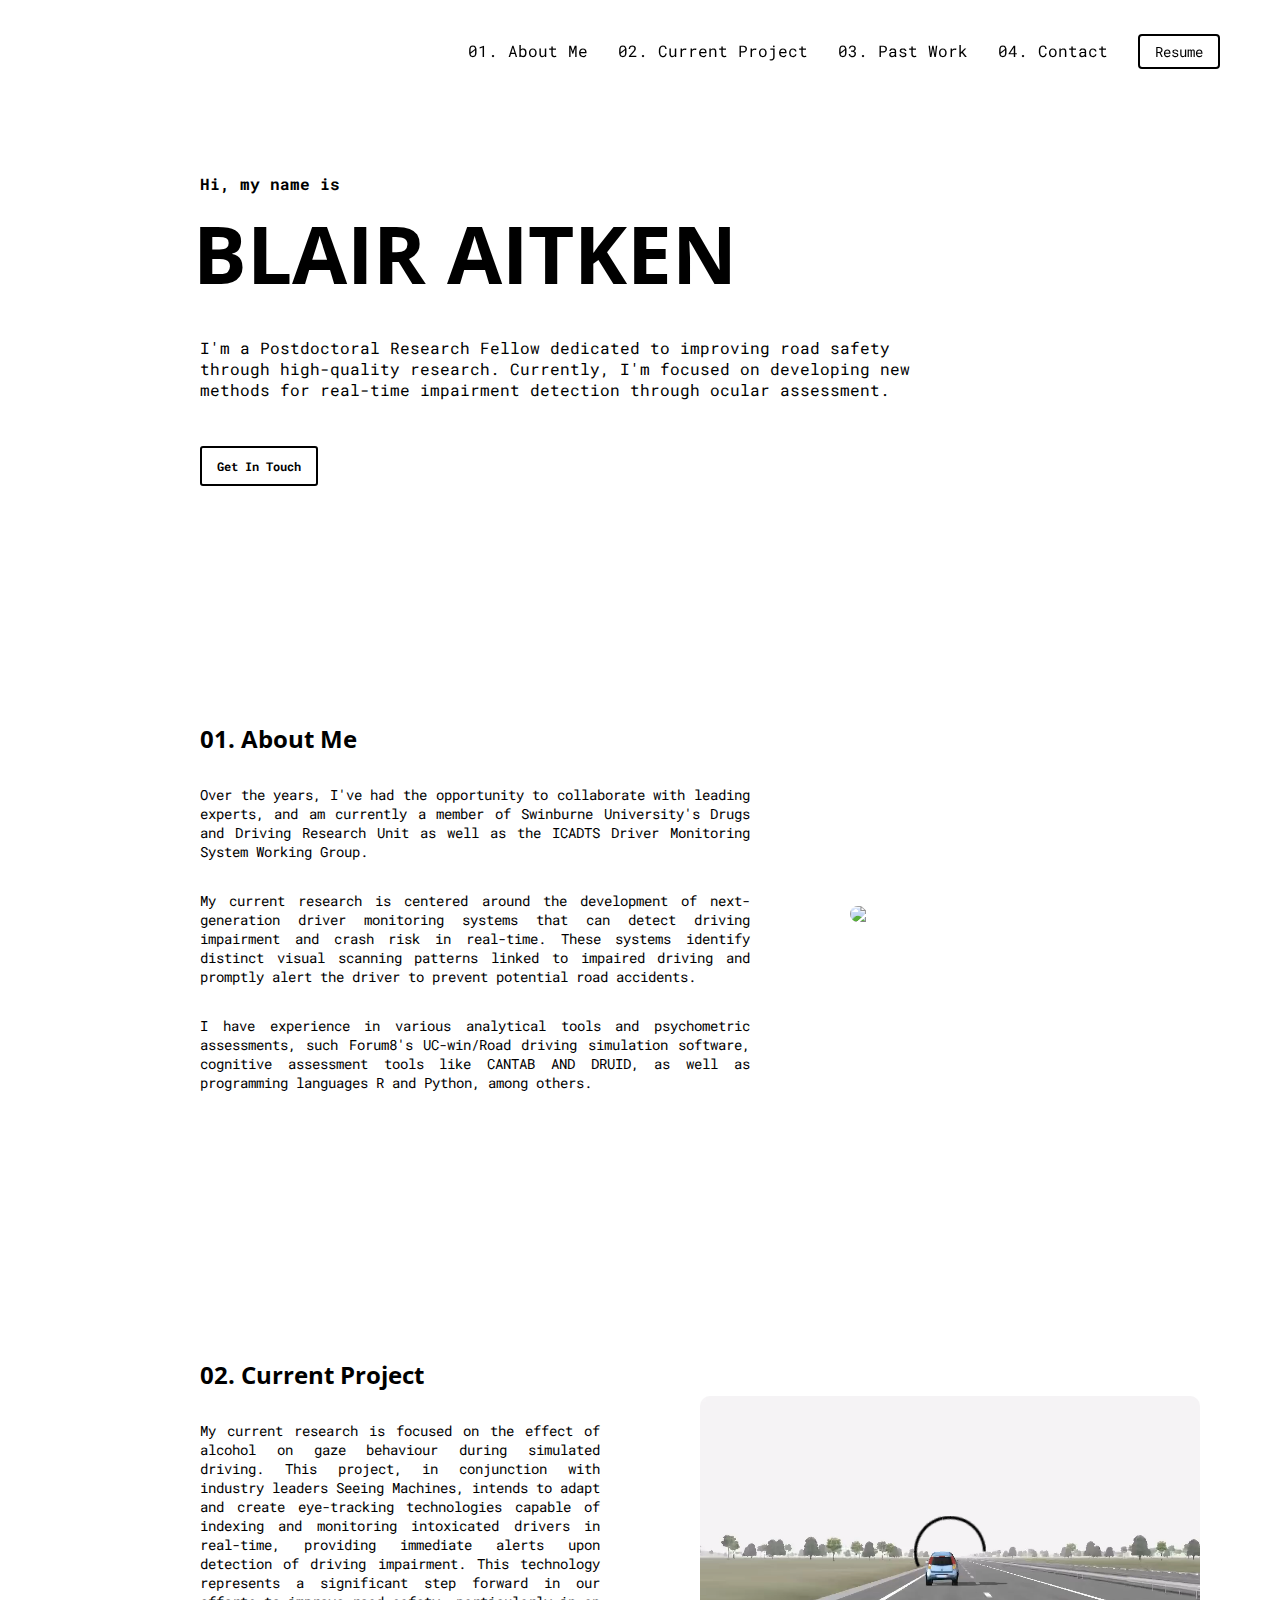
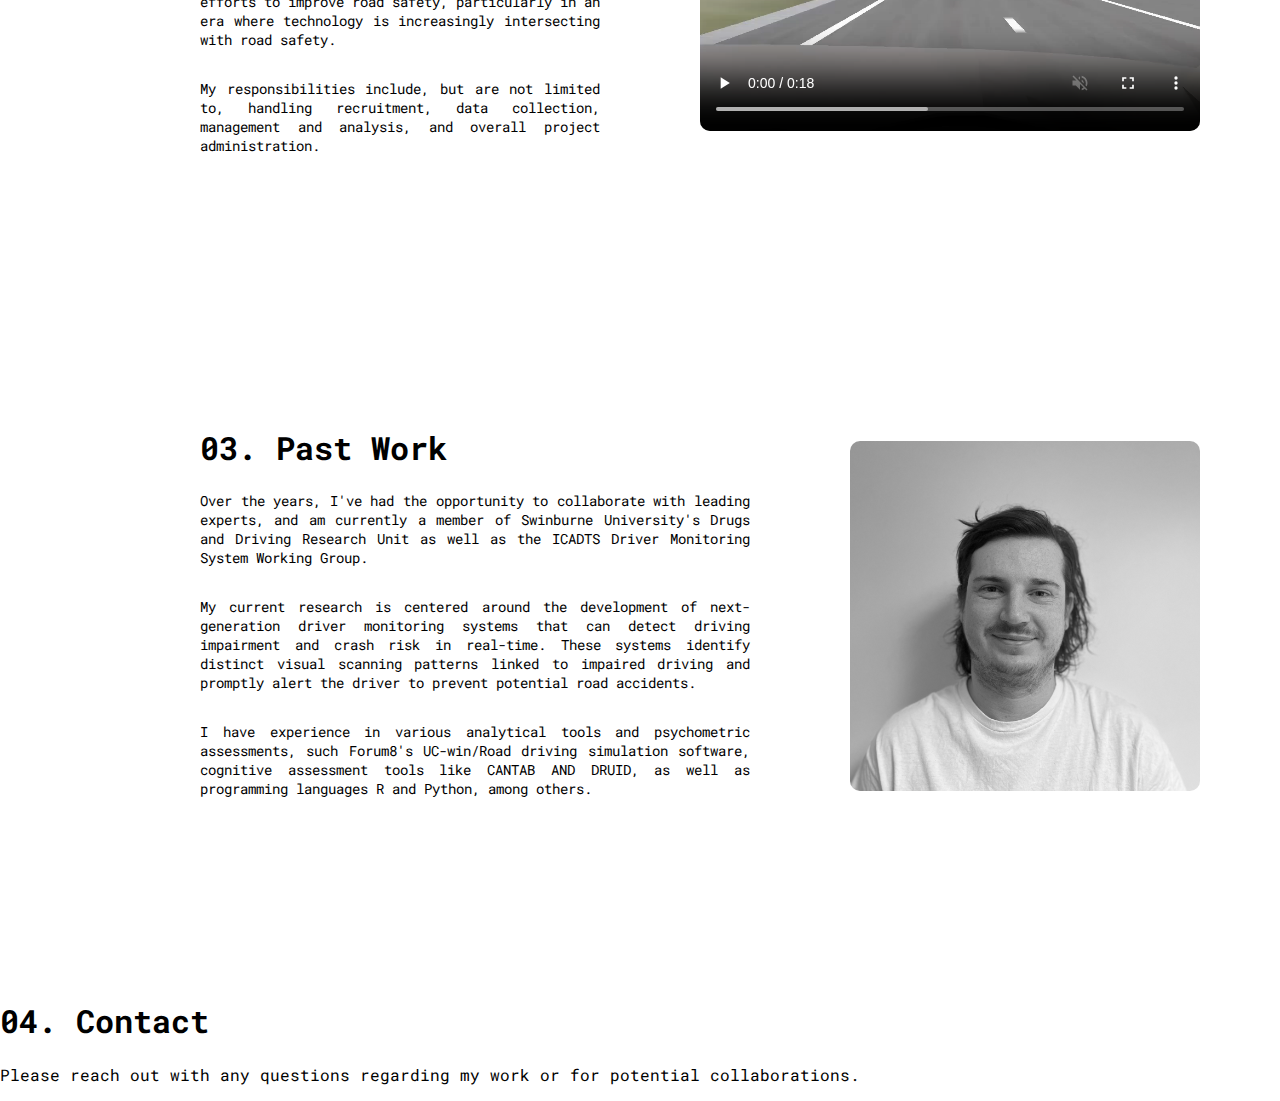
==== index.html @ ce621f18 "Update index.html" ====
<!DOCTYPE html>
<html lang="en">
<head>
  <meta charset="UTF-8">
  <meta name="viewport" content="width=device-width, initial-scale=1.0">
  <title>Blair Aitken</title>
  <link href="https://fonts.googleapis.com/css2?family=Roboto+Mono&display=swap" rel="stylesheet">
  <link href="https://fonts.googleapis.com/css2?family=Open+Sans:wght@400;700&display=swap" rel="stylesheet">
  <link rel="stylesheet" href="style.css">
</head>
<body>
  
<!-- Header with Navigation Menu -->
<header>
  <nav>
    <ul class="menu">
      <li><a href="#aboutme">01. About Me</a></li>
      <li><a href="#currentproject">02. Current Project</a></li>
      <li><a href="#pastwork">03. Past Work</a></li>
      <li><a href="#contact">04. Contact</a></li>
      <li>
        <button onclick="window.open('Resume of Blair Aitken.pdf', '_blank')">Resume</button>
      </li>
    </ul>
  </nav>
</header>

<main>
  <!-- Home Section -->
  <div id="home">
  <section id="home">
    <div class="container">
    <h2>Hi, my name is</h2>
    <h1>BLAIR AITKEN</h1>
    <p>I'm a Postdoctoral Research Fellow dedicated to improving road safety through high-quality research. Currently, I'm focused on developing new methods for real-time impairment detection through ocular assessment.</p>
    <button onclick="location.href='mailto:baitken@swin.edu.au'">Get In Touch</button>
    </div>
  </section>
  </div>

  <!-- About Me Section -->
  <div id="aboutme">
  <section id="aboutme">
    <div class="container">
    <div class="content">
    <h1>01. About Me</h1>
    <p>Over the years, I've had the opportunity to collaborate with leading experts, and am currently a member of Swinburne University's Drugs and Driving Research Unit as well as the ICADTS Driver Monitoring System Working Group.</p>
    <p>My current research is centered around the development of next-generation driver monitoring systems that can detect driving impairment and crash risk in real-time. These systems identify distinct visual scanning patterns linked to impaired driving and promptly alert the driver to prevent potential road accidents.</p>
    <p>I have experience in various analytical tools and psychometric assessments, such Forum8's UC-win/Road driving simulation software, cognitive assessment tools like CANTAB AND DRUID, as well as programming languages R and Python, among others.</p>
    </div>
    <img src="images/me">
    </div>
  </section>
  </div>

  <!-- Current Project Section -->
  <div id="currentproject">
  <section id="currentproject">
    <div class="container">
      <div class="content">
      <h1>02. Current Project</h1>
       <p>My current research is focused on the effect of alcohol on gaze behaviour during simulated driving.
            This project, in conjunction with industry leaders Seeing Machines, intends to adapt and create
            eye-tracking technologies capable of indexing and monitoring intoxicated drivers in real-time, providing immediate alerts upon detection of driving impairment. 
            This technology represents a significant step forward in our efforts to improve road safety, particularly in an era where 
            technology is increasingly intersecting with road safety.</p>
      <p>My responsibilities include, but are not limited to, handling recruitment, data collection, management and analysis, and overall project administration.</p>
      </div>
      <video controls autoplay muted loop>
        <source src="videos/forum8.mp4" type="video/mp4">
        Your browser does not support the video tag.
      </video>
    </div>
  </section>
  </div>

  <!-- Past Work Section -->
    <div id="pastwork">
      <section id="pastwork">
        <div class="container">
        <div class="content">
        <h1>03. Past Work</h1>
        <p>Over the years, I've had the opportunity to collaborate with leading experts, and am currently a member of Swinburne University's Drugs and Driving Research Unit as well as the ICADTS Driver Monitoring System Working Group.</p>
        <p>My current research is centered around the development of next-generation driver monitoring systems that can detect driving impairment and crash risk in real-time. These systems identify distinct visual scanning patterns linked to impaired driving and promptly alert the driver to prevent potential road accidents.</p>
        <p>I have experience in various analytical tools and psychometric assessments, such Forum8's UC-win/Road driving simulation software, cognitive assessment tools like CANTAB AND DRUID, as well as programming languages R and Python, among others.</p>
        </div>
        <img src="images/me.jpg">
        </div>
      </section>
      </div>

  <!-- Contact Section -->
  <section id="contact" class="container">
        <h1>04. Contact</h1>
        <p>Please reach out with any questions regarding my work or for potential collaborations.</p>
    </section>
</main>

<button id="backToTopBtn">Back to Top</button>

<script src="script.js"></script>

</body>
</html>
---- style.css ----
/* Global Styles */
html, body {
  font-family: 'Roboto Mono', monospace;
  background-color: white;
  color: black;
  margin: 0;
  overflow-x: hidden;
}

html, body {
  overflow-y: hidden; /* This hides the vertical scrollbar */
}

html {
  scroll-behavior: smooth;
}

/* Header and Navigation Menu */
header {
  position: fixed;
  width: 100%;
  top: 30px;
  z-index: 1000;
}

.menu {
  list-style-type: none;
  margin: 10px;
  padding: 0;
  display: flex;
  justify-content: flex-end;
  padding-right: 50px;
  background-color: transparent;
}

.menu li {
  margin-left: 30px;
}

.menu a {
  text-decoration: none;
  color: black;
  transition: color 0.3s ease;
}

.menu a:hover, .menu a:focus {
  color: rgb(95, 95, 95);
}

.menu button {
  font-family: 'Roboto Mono', monospace;
  margin-top: -50px;
  background-color: #ffffff;
  color: #000;
  border: 2px solid #000;
  padding: 6px 15px;
  border-radius: 4px;
  font-size: 0.9rem;
  cursor: pointer;
  transition: background-color 0.3s ease, color 0.3s ease;
}

.menu button:hover {
  background-color: #000000; 
  color: #ffffff; 
  border-color: #000; 
}

/* Home Section Style */

#home {
  background-color: #fff;
  color: #000000; 
  padding-top: 150  px; 
  padding-bottom: 50px; 
  text-align: left; 
}

#home .container {
  padding-top: 160px;
  max-width: 750px; 
  margin-left: 200px; 
}

#home h2 {
  margin-bottom: -50px; 
  font-size: 1rem; 
  color: #000000; 
}

#home h1 {
  margin-left: -7.5px;
  margin-bottom: 30px; 
  font-size: 5rem; 
  font-weight:bolder; 
  font-family: 'Open Sans', sans-serif;
}

#home button {
  font-family: 'Roboto Mono', monospace;
  background-color: #fff; 
  color: #000; 
  border: 2px solid #000; 
  margin-top: 30px;
  padding: 10px 15px;
  border-radius: 3px; 
  font-size: .75rem;
  font-weight: bold;
  cursor: pointer; 
  transition: background-color 0.3s ease, color 0.3s ease;
}

#home button:hover {
  background-color: #000000; 
  color: #ffffff; 
  border-color: #000; 
}

/* About Me Section Style */

#aboutme {
  background-color: #fff;
  color: #000000; 
  padding-top: 150px; 
  padding-bottom: 50px; 
  text-align: left; 
  width: 100;
  top: 0;
}

#aboutme .container {
  max-width: 1000px; 
  margin-top: 20px;
  margin-left: 200px; 
  display: flex;
  justify-content: space-between; 
  align-items: center;
}

#aboutme .content {
  width: 65%; }

#aboutme h1 {
  margin-bottom: 30px;
  font-size: 1.5rem; 
  font-weight:bolder; 
  font-family: 'Open Sans', sans-serif;
}

#aboutme p {
  max-width: 550px;
  margin-bottom: 30px; 
  font-size: 0.90rem; 
  color: #000000; 
  text-align: justify; 
  text-justify: inter-word; 
}

#aboutme img {
  width: 35%;
  border-radius: 10px;
}

/* Current Project Section Style */

#currentproject {
  background-color: #fff;
  color: #000000; 
  padding-top: 150px; 
  padding-bottom: 50px; 
  text-align: left; 
  width: 100;
  top: 0;
}

#currentproject  .container {
  max-width: 1000px; 
  margin-top: 20px;
  margin-left: 200px; 
  display: flex;
  justify-content: space-between; 
  align-items: center;
}

#currentproject  .content {
  width: 55%; 
  margin-right: 50px; 
}

#currentproject  h1 {
  margin-bottom: 30px;
  font-size: 1.5rem; 
  font-weight:bolder; 
  font-family: 'Open Sans', sans-serif;
}

#currentproject  p {
  max-width: 400px;
  margin-bottom: 30px; 
  font-size: 0.90rem; 
  color: #000000; 
  text-align: justify; 
  text-justify: inter-word; 
}

#currentproject video {
  width: 50%;
  border-radius: 10px;
}

/* Past Work Section Style */

#pastwork {
  background-color: #fff;
  color: #000000; 
  padding-top: 150px; 
  padding-bottom: 50px; 
  text-align: left; 
  width: 100;
  top: 0;
}

#pastwork .container {
  max-width: 1000px; 
  margin-top: 20px;
  margin-left: 200px; 
  display: flex;
  justify-content: space-between; 
  align-items: center;
}

#pastwork .content {
  width: 65%; }

#aboutme h1 {
  margin-bottom: 30px;
  font-size: 1.5rem; 
  font-weight:bolder; 
  font-family: 'Open Sans', sans-serif;
}

#pastwork p {
  max-width: 550px;
  margin-bottom: 30px; 
  font-size: 0.90rem; 
  color: #000000; 
  text-align: justify; 
  text-justify: inter-word; 
}

#pastwork img {
  width: 35%;
  border-radius: 10px;
}


/* Adjustments for fixed sections to scrolling */
#aboutme, #currentproject, #pastwork, #contact {
  position: relative; /* Changed from fixed for proper flow */
  top: auto;
  padding-top: 50px; /* Adjusted spacing */
}

/* Responsive Design */
@media (max-width: 768px) {
  .container {
    padding: 160px 20px;
  }

  .menu {
    justify-content: center;
    padding-right: 0;
  }

  #aboutme img, #currentproject video {
    width: 100%; /* Full width for smaller devices */
    margin-top: 20px; /* Added space above for clarity */
  }

  .menu li {
    margin: 10px 5px; /* Reduced spacing for smaller screens */
  }
}

#backToTopBtn {
  font-family: 'Roboto Mono', monospace;
  position: fixed;
  bottom: 20px;
  right: 30px;
  z-index: 99;
  font-size: 12px;
  border: 2px solid #000;
  background-color: #ffffff;
  color: rgb(0, 0, 0);
  cursor: pointer;
  padding: 6px 15px;
  border-radius:4px;
  display: none; /* Initially hidden */
  transition: background-color 0.3s ease, color 0.3s ease;
}

#backToTopBtn:hover {
  background-color: #000000;
  color: rgb(255, 255, 255);
}
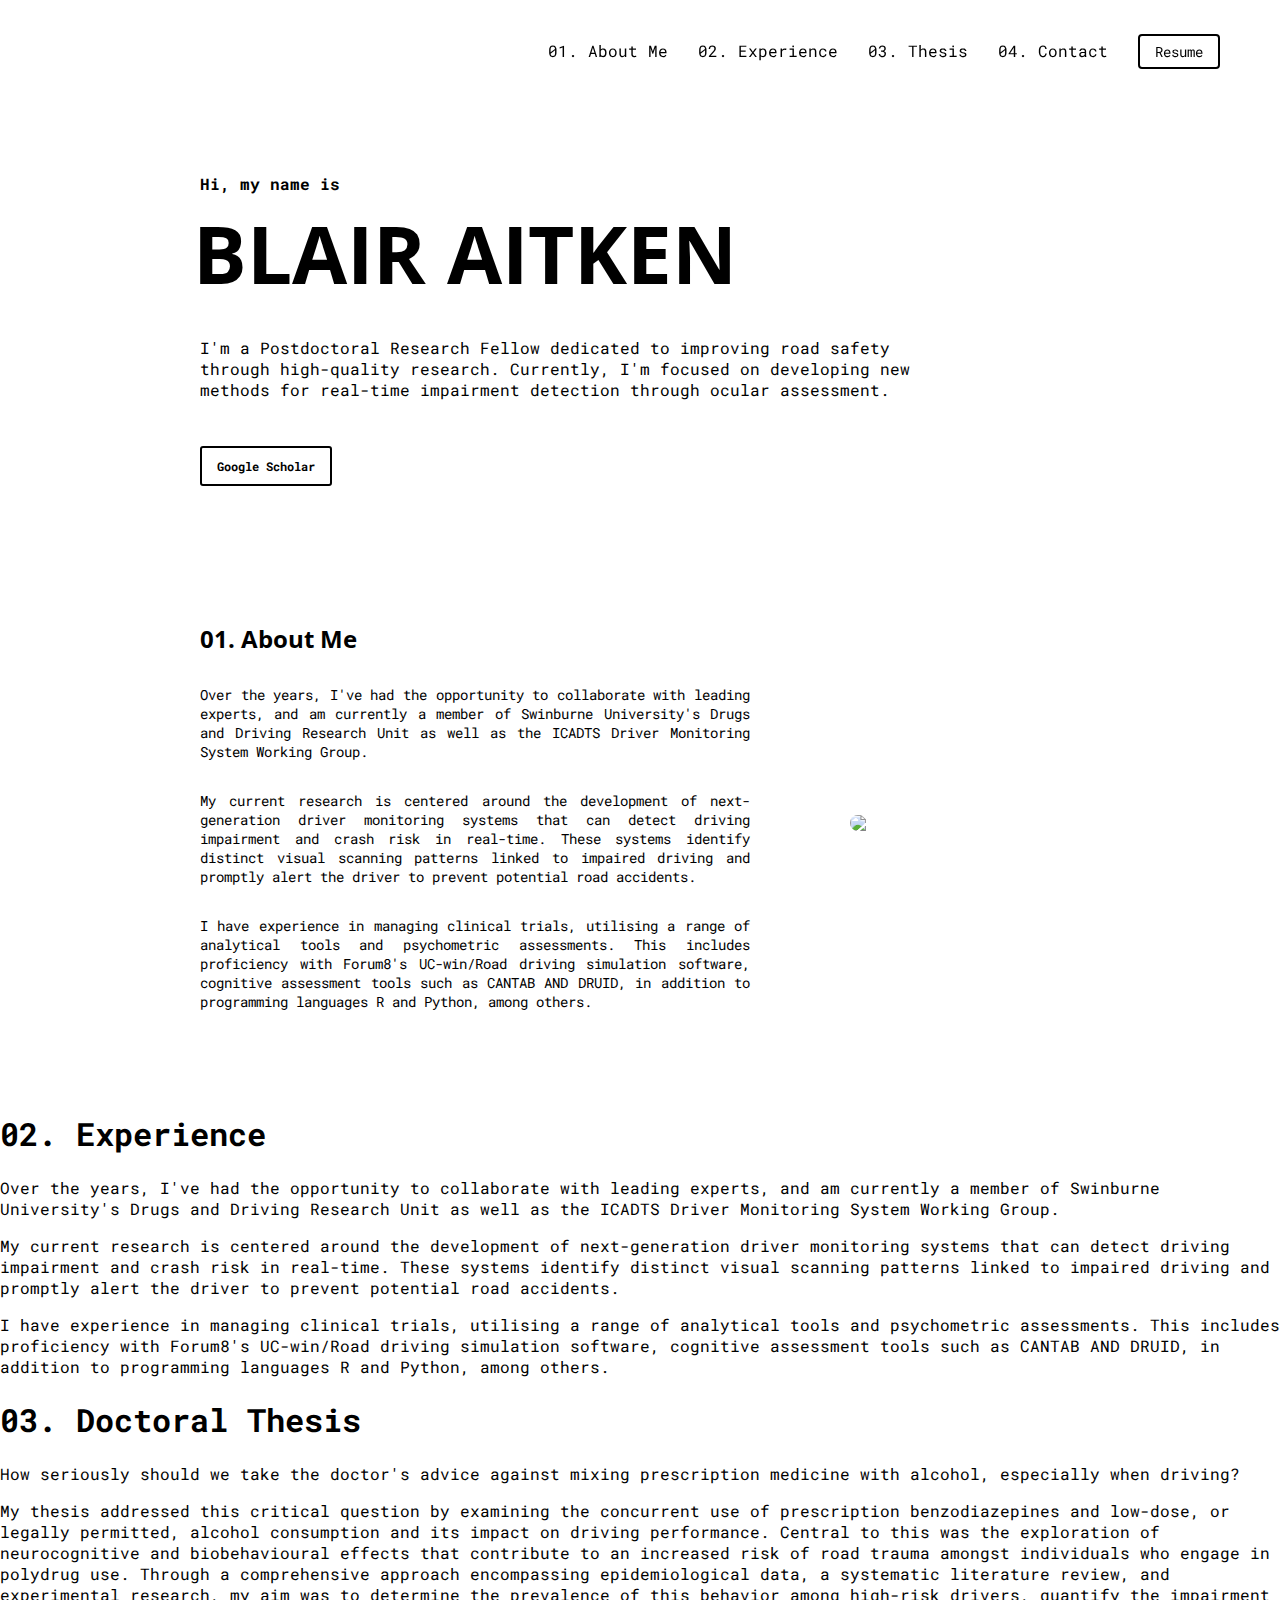
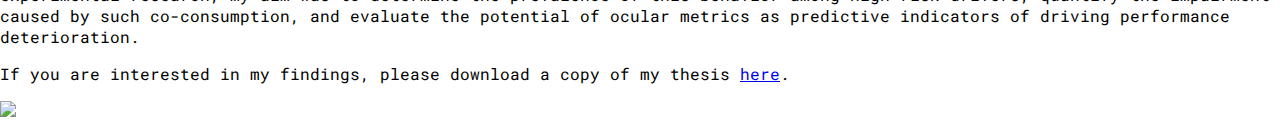
==== commit 95919f9f: "Update index.html" ====
--- a/index.html
+++ b/index.html
@@ -15,85 +15,71 @@
   <nav>
     <ul class="menu">
       <li><a href="#aboutme">01. About Me</a></li>
-      <li><a href="#currentproject">02. Current Project</a></li>
-      <li><a href="#pastwork">03. Past Work</a></li>
-      <li><a href="#contact">04. Contact</a></li>
-      <li>
-        <button onclick="window.open('Resume of Blair Aitken.pdf', '_blank')">Resume</button>
-      </li>
+      <li><a href="#experience">02. Experience</a></li>
+      <li><a href="#thesis">03. Thesis</a></li>
+      <li><a href="mailto:baitken@swin.edu.au">04. Contact</a></li>
+      <li><button onclick="window.open('Resume of Blair Aitken.pdf', '_blank')">Resume</button</li>
     </ul>
   </nav>
 </header>
 
 <main>
+ 
   <!-- Home Section -->
-  <div id="home">
   <section id="home">
     <div class="container">
-    <h2>Hi, my name is</h2>
-    <h1>BLAIR AITKEN</h1>
-    <p>I'm a Postdoctoral Research Fellow dedicated to improving road safety through high-quality research. Currently, I'm focused on developing new methods for real-time impairment detection through ocular assessment.</p>
-    <button onclick="location.href='mailto:baitken@swin.edu.au'">Get In Touch</button>
+      <h2>Hi, my name is</h2>
+        <h1>BLAIR AITKEN</h1>
+          <p>I'm a Postdoctoral Research Fellow dedicated to improving road safety through high-quality research. Currently, I'm focused on developing new methods for real-time impairment detection through ocular assessment.</p>
+      
+      <button onclick="window.open('https://scholar.google.com.au/citations?user=2VIhOqwAAAAJ&hl=en&oi=ao', '_blank')">Google Scholar</button>
     </div>
   </section>
-  </div>
+ 
 
   <!-- About Me Section -->
-  <div id="aboutme">
   <section id="aboutme">
     <div class="container">
-    <div class="content">
-    <h1>01. About Me</h1>
-    <p>Over the years, I've had the opportunity to collaborate with leading experts, and am currently a member of Swinburne University's Drugs and Driving Research Unit as well as the ICADTS Driver Monitoring System Working Group.</p>
-    <p>My current research is centered around the development of next-generation driver monitoring systems that can detect driving impairment and crash risk in real-time. These systems identify distinct visual scanning patterns linked to impaired driving and promptly alert the driver to prevent potential road accidents.</p>
-    <p>I have experience in various analytical tools and psychometric assessments, such Forum8's UC-win/Road driving simulation software, cognitive assessment tools like CANTAB AND DRUID, as well as programming languages R and Python, among others.</p>
-    </div>
-    <img src="images/me">
+      <div class="content">
+        <h1>01. About Me</h1>
+          <p>Over the years, I've had the opportunity to collaborate with leading experts, and am currently a member of Swinburne University's Drugs and Driving Research Unit as well as the ICADTS Driver Monitoring System Working Group.</p>
+          <p>My current research is centered around the development of next-generation driver monitoring systems that can detect driving impairment and crash risk in real-time. These systems identify distinct visual scanning patterns linked to impaired driving and promptly alert the driver to prevent potential road accidents.</p>
+          <p>I have experience in managing clinical trials, utilising a range of analytical tools and psychometric assessments. This includes proficiency with Forum8's UC-win/Road driving simulation software, cognitive assessment tools such as CANTAB AND DRUID, in addition to programming languages R and Python, among others.</p>
+      </div>
+        <img src="images/me.png">
     </div>
   </section>
-  </div>
+  
 
-  <!-- Current Project Section -->
-  <div id="currentproject">
-  <section id="currentproject">
+  <!-- Experience Section -->
+  <section id="experience">
     <div class="container">
       <div class="content">
-      <h1>02. Current Project</h1>
-       <p>My current research is focused on the effect of alcohol on gaze behaviour during simulated driving.
-            This project, in conjunction with industry leaders Seeing Machines, intends to adapt and create
-            eye-tracking technologies capable of indexing and monitoring intoxicated drivers in real-time, providing immediate alerts upon detection of driving impairment. 
-            This technology represents a significant step forward in our efforts to improve road safety, particularly in an era where 
-            technology is increasingly intersecting with road safety.</p>
-      <p>My responsibilities include, but are not limited to, handling recruitment, data collection, management and analysis, and overall project administration.</p>
+        <h1>02. Experience</h1>
+          <p>Over the years, I've had the opportunity to collaborate with leading experts, and am currently a member of Swinburne University's Drugs and Driving Research Unit as well as the ICADTS Driver Monitoring System Working Group.</p>
+          <p>My current research is centered around the development of next-generation driver monitoring systems that can detect driving impairment and crash risk in real-time. These systems identify distinct visual scanning patterns linked to impaired driving and promptly alert the driver to prevent potential road accidents.</p>
+          <p>I have experience in managing clinical trials, utilising a range of analytical tools and psychometric assessments. This includes proficiency with Forum8's UC-win/Road driving simulation software, cognitive assessment tools such as CANTAB AND DRUID, in addition to programming languages R and Python, among others.</p>
       </div>
-      <video controls autoplay muted loop>
-        <source src="videos/forum8.mp4" type="video/mp4">
-        Your browser does not support the video tag.
-      </video>
     </div>
   </section>
-  </div>
 
-  <!-- Past Work Section -->
-    <div id="pastwork">
-      <section id="pastwork">
-        <div class="container">
+    <!-- Thesis Section -->
+    <section id="thesis">
+      <div class="container">
         <div class="content">
-        <h1>03. Past Work</h1>
-        <p>Over the years, I've had the opportunity to collaborate with leading experts, and am currently a member of Swinburne University's Drugs and Driving Research Unit as well as the ICADTS Driver Monitoring System Working Group.</p>
-        <p>My current research is centered around the development of next-generation driver monitoring systems that can detect driving impairment and crash risk in real-time. These systems identify distinct visual scanning patterns linked to impaired driving and promptly alert the driver to prevent potential road accidents.</p>
-        <p>I have experience in various analytical tools and psychometric assessments, such Forum8's UC-win/Road driving simulation software, cognitive assessment tools like CANTAB AND DRUID, as well as programming languages R and Python, among others.</p>
+          <h1>03. Doctoral Thesis</h1>
+            <p>How seriously should we take the doctor's advice against mixing prescription medicine with alcohol, especially when driving?</p>
+            <p>My thesis addressed this critical question by examining the concurrent use of prescription benzodiazepines and low-dose, or legally permitted, alcohol consumption and its impact on driving performance.
+             Central to this was the exploration of neurocognitive and biobehavioural effects that contribute to an increased risk of road trauma amongst individuals who engage in polydrug use.
+             Through a comprehensive approach encompassing epidemiological data, a systematic literature review, and experimental research, my aim was to determine the prevalence 
+             of this behavior among high-risk drivers, quantify the impairment caused by such co-consumption, and evaluate the potential of ocular metrics as predictive indicators 
+             of driving performance deterioration.</p>
+             <p>If you are interested in my findings, please download a copy of my thesis <a href="thesis.pdf" target="_blank" class="download-link">here</a>.</p>
         </div>
-        <img src="images/me.jpg">
-        </div>
-      </section>
+          <img src="images/thesis.png">
       </div>
+    </section>
 
-  <!-- Contact Section -->
-  <section id="contact" class="container">
-        <h1>04. Contact</h1>
-        <p>Please reach out with any questions regarding my work or for potential collaborations.</p>
-    </section>
 </main>
 
 <button id="backToTopBtn">Back to Top</button>
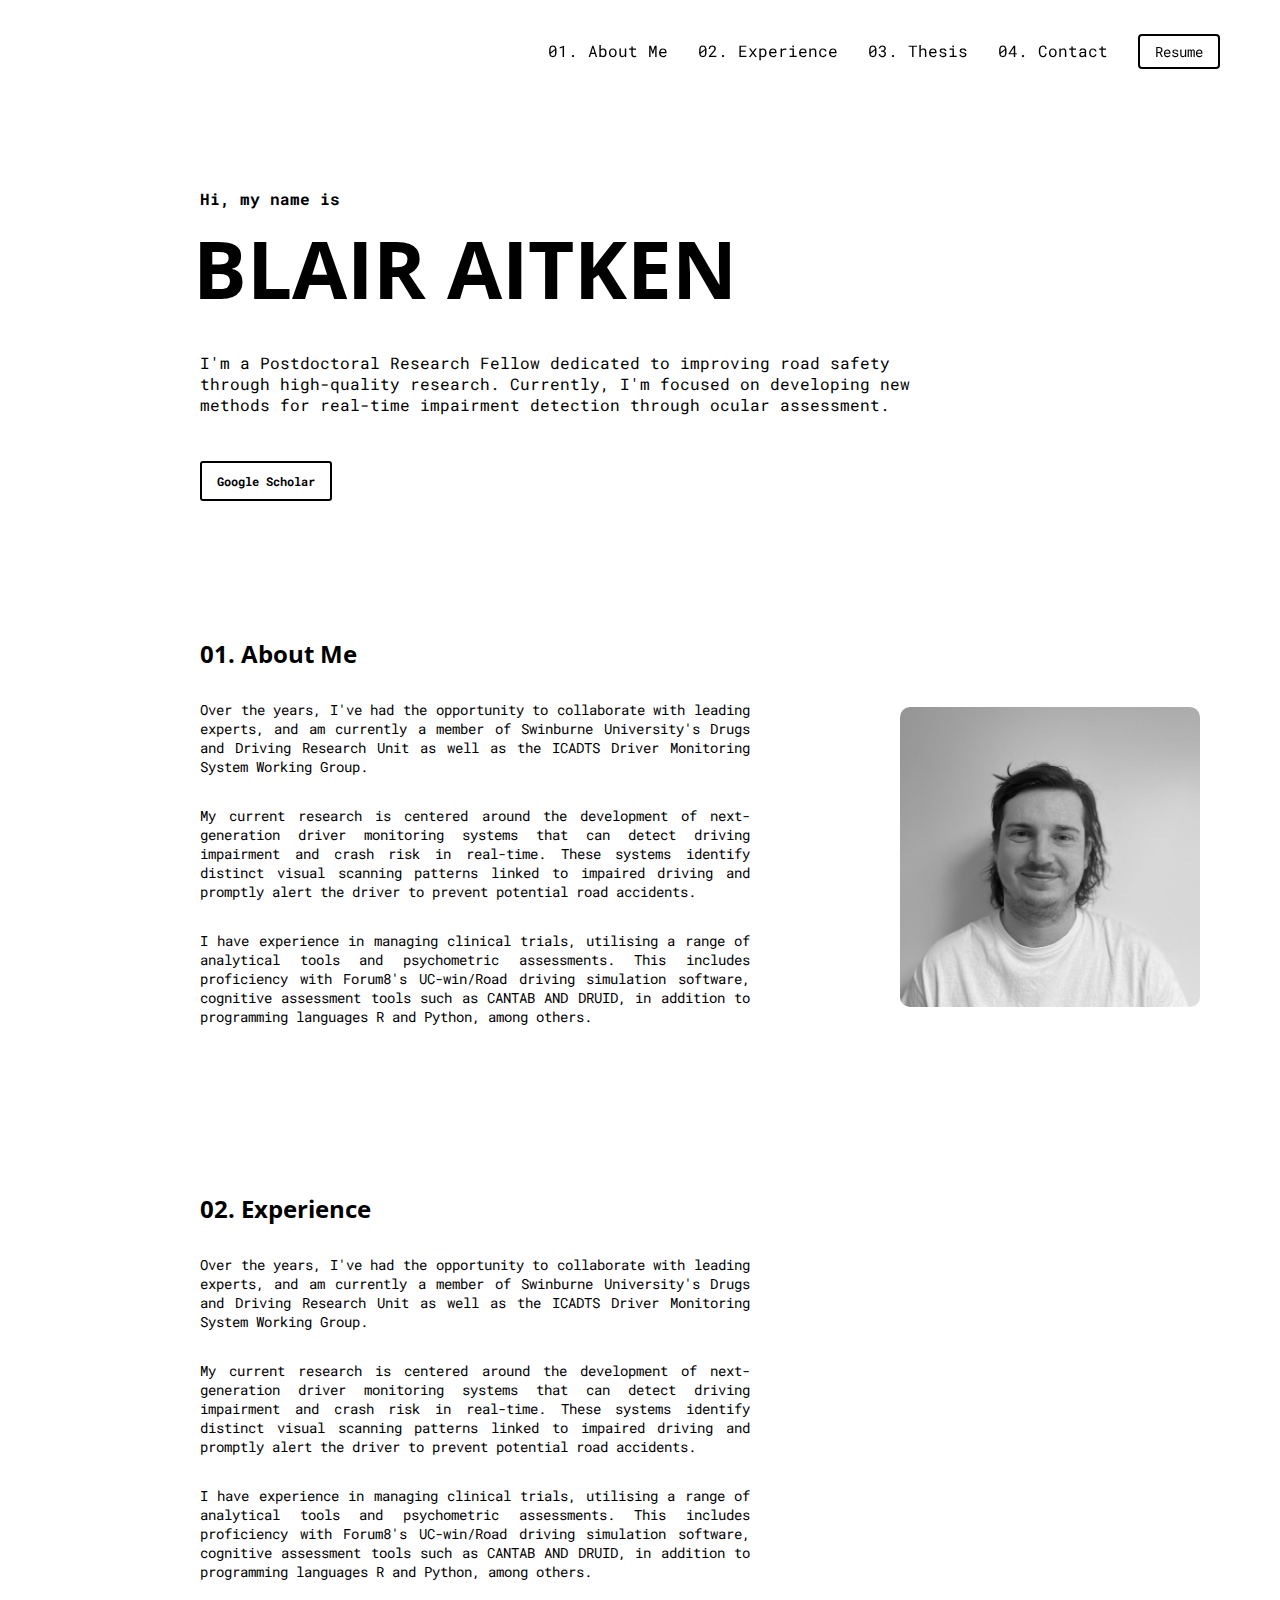
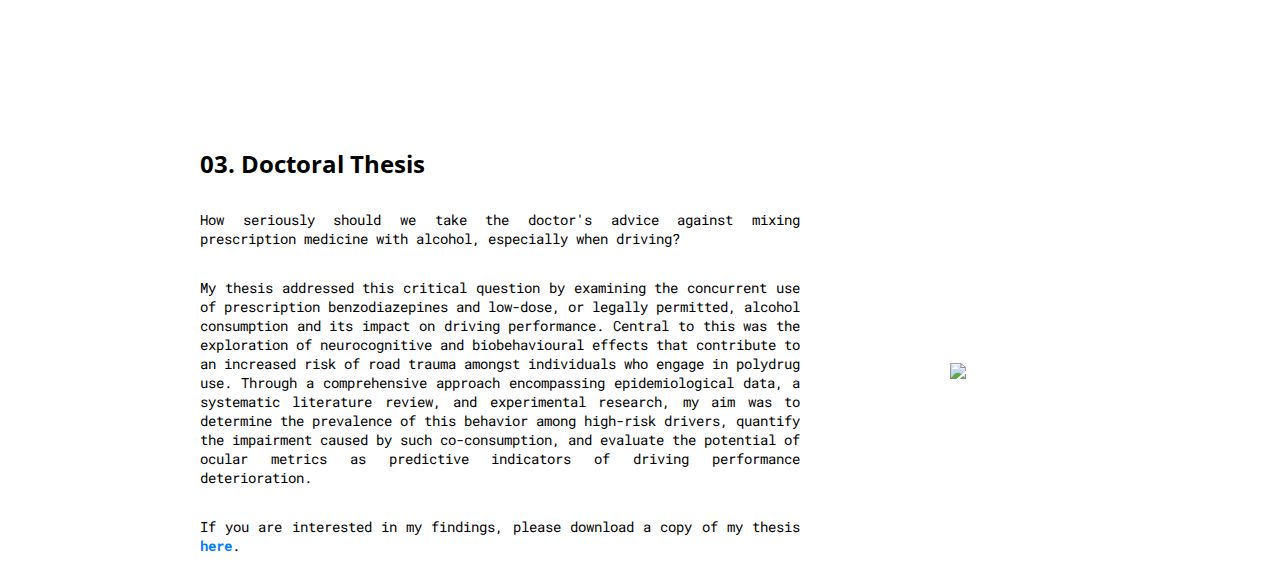
==== commit d3078f65: "Update index.html" ====
--- a/index.html
+++ b/index.html
@@ -18,7 +18,7 @@
       <li><a href="#experience">02. Experience</a></li>
       <li><a href="#thesis">03. Thesis</a></li>
       <li><a href="mailto:baitken@swin.edu.au">04. Contact</a></li>
-      <li><button onclick="window.open('Resume of Blair Aitken.pdf', '_blank')">Resume</button</li>
+      <li><button onclick="window.open('Resume of Blair Aitken.pdf', '_blank')">Resume</button></li>
     </ul>
   </nav>
 </header>
@@ -46,7 +46,7 @@
           <p>My current research is centered around the development of next-generation driver monitoring systems that can detect driving impairment and crash risk in real-time. These systems identify distinct visual scanning patterns linked to impaired driving and promptly alert the driver to prevent potential road accidents.</p>
           <p>I have experience in managing clinical trials, utilising a range of analytical tools and psychometric assessments. This includes proficiency with Forum8's UC-win/Road driving simulation software, cognitive assessment tools such as CANTAB AND DRUID, in addition to programming languages R and Python, among others.</p>
       </div>
-        <img src="images/me.png">
+        <img src="images/me">
     </div>
   </section>
   
@@ -76,7 +76,7 @@
              of driving performance deterioration.</p>
              <p>If you are interested in my findings, please download a copy of my thesis <a href="thesis.pdf" target="_blank" class="download-link">here</a>.</p>
         </div>
-          <img src="images/thesis.png">
+          <img src="images/thesis">
       </div>
     </section>
 
--- a/style.css
+++ b/style.css
@@ -68,16 +68,8 @@
 
 /* Home Section Style */
 
-#home {
-  background-color: #fff;
-  color: #000000; 
-  padding-top: 150  px; 
-  padding-bottom: 50px; 
-  text-align: left; 
-}
-
 #home .container {
-  padding-top: 160px;
+  padding-top: 175px;
   max-width: 750px; 
   margin-left: 200px; 
 }
@@ -118,27 +110,14 @@
 
 /* About Me Section Style */
 
-#aboutme {
-  background-color: #fff;
-  color: #000000; 
-  padding-top: 150px; 
-  padding-bottom: 50px; 
-  text-align: left; 
-  width: 100;
-  top: 0;
-}
-
 #aboutme .container {
   max-width: 1000px; 
-  margin-top: 20px;
+  margin-top: 70px;
   margin-left: 200px; 
   display: flex;
   justify-content: space-between; 
   align-items: center;
 }
-
-#aboutme .content {
-  width: 65%; }
 
 #aboutme h1 {
   margin-bottom: 30px;
@@ -157,45 +136,31 @@
 }
 
 #aboutme img {
-  width: 35%;
+  margin-top: 37.5px;
+  width: 30%;
   border-radius: 10px;
 }
 
-/* Current Project Section Style */
-
-#currentproject {
-  background-color: #fff;
-  color: #000000; 
-  padding-top: 150px; 
-  padding-bottom: 50px; 
-  text-align: left; 
-  width: 100;
-  top: 0;
-}
-
-#currentproject  .container {
+/* Experience Section Style */
+
+#experience .container {
   max-width: 1000px; 
-  margin-top: 20px;
+  margin-top: 70px;
   margin-left: 200px; 
   display: flex;
   justify-content: space-between; 
   align-items: center;
 }
 
-#currentproject  .content {
-  width: 55%; 
-  margin-right: 50px; 
-}
-
-#currentproject  h1 {
+#experience h1 {
   margin-bottom: 30px;
   font-size: 1.5rem; 
   font-weight:bolder; 
   font-family: 'Open Sans', sans-serif;
 }
 
-#currentproject  p {
-  max-width: 400px;
+#experience p {
+  max-width: 550px;
   margin-bottom: 30px; 
   font-size: 0.90rem; 
   color: #000000; 
@@ -203,44 +168,26 @@
   text-justify: inter-word; 
 }
 
-#currentproject video {
-  width: 50%;
-  border-radius: 10px;
-}
-
-/* Past Work Section Style */
-
-#pastwork {
-  background-color: #fff;
-  color: #000000; 
-  padding-top: 150px; 
-  padding-bottom: 50px; 
-  text-align: left; 
-  width: 100;
-  top: 0;
-}
-
-#pastwork .container {
+/* Thesis Section Style */
+
+#thesis .container {
   max-width: 1000px; 
-  margin-top: 20px;
+  margin-top: 70px;
   margin-left: 200px; 
   display: flex;
   justify-content: space-between; 
   align-items: center;
 }
 
-#pastwork .content {
-  width: 65%; }
-
-#aboutme h1 {
+#thesis h1 {
   margin-bottom: 30px;
   font-size: 1.5rem; 
   font-weight:bolder; 
   font-family: 'Open Sans', sans-serif;
 }
 
-#pastwork p {
-  max-width: 550px;
+#thesis p {
+  max-width: 600px;
   margin-bottom: 30px; 
   font-size: 0.90rem; 
   color: #000000; 
@@ -248,20 +195,28 @@
   text-justify: inter-word; 
 }
 
-#pastwork img {
-  width: 35%;
-  border-radius: 10px;
-}
-
-
-/* Adjustments for fixed sections to scrolling */
-#aboutme, #currentproject, #pastwork, #contact {
-  position: relative; /* Changed from fixed for proper flow */
+#thesis img {
+  margin-top: 25px;
+  width: 25%;
+}
+
+.download-link {
+  color: #007bff; /* Blue color for the link */
+  text-decoration: none; /* Removes underline */
+  font-weight: bold; /* Makes text bold */
+}
+
+.download-link:hover {
+  color: #0056b3; /* Darker blue on hover */
+  text-decoration: underline; /* Adds underline on hover */
+}
+
+#aboutme, #experience, #thesis {
+  position: relative; 
   top: auto;
-  padding-top: 50px; /* Adjusted spacing */
-}
-
-/* Responsive Design */
+  padding-top: 50px; 
+}
+
 @media (max-width: 768px) {
   .container {
     padding: 160px 20px;
@@ -272,13 +227,8 @@
     padding-right: 0;
   }
 
-  #aboutme img, #currentproject video {
-    width: 100%; /* Full width for smaller devices */
-    margin-top: 20px; /* Added space above for clarity */
-  }
-
   .menu li {
-    margin: 10px 5px; /* Reduced spacing for smaller screens */
+    margin: 10px 5px; 
   }
 }
 
@@ -295,7 +245,7 @@
   cursor: pointer;
   padding: 6px 15px;
   border-radius:4px;
-  display: none; /* Initially hidden */
+  display: none;
   transition: background-color 0.3s ease, color 0.3s ease;
 }
 
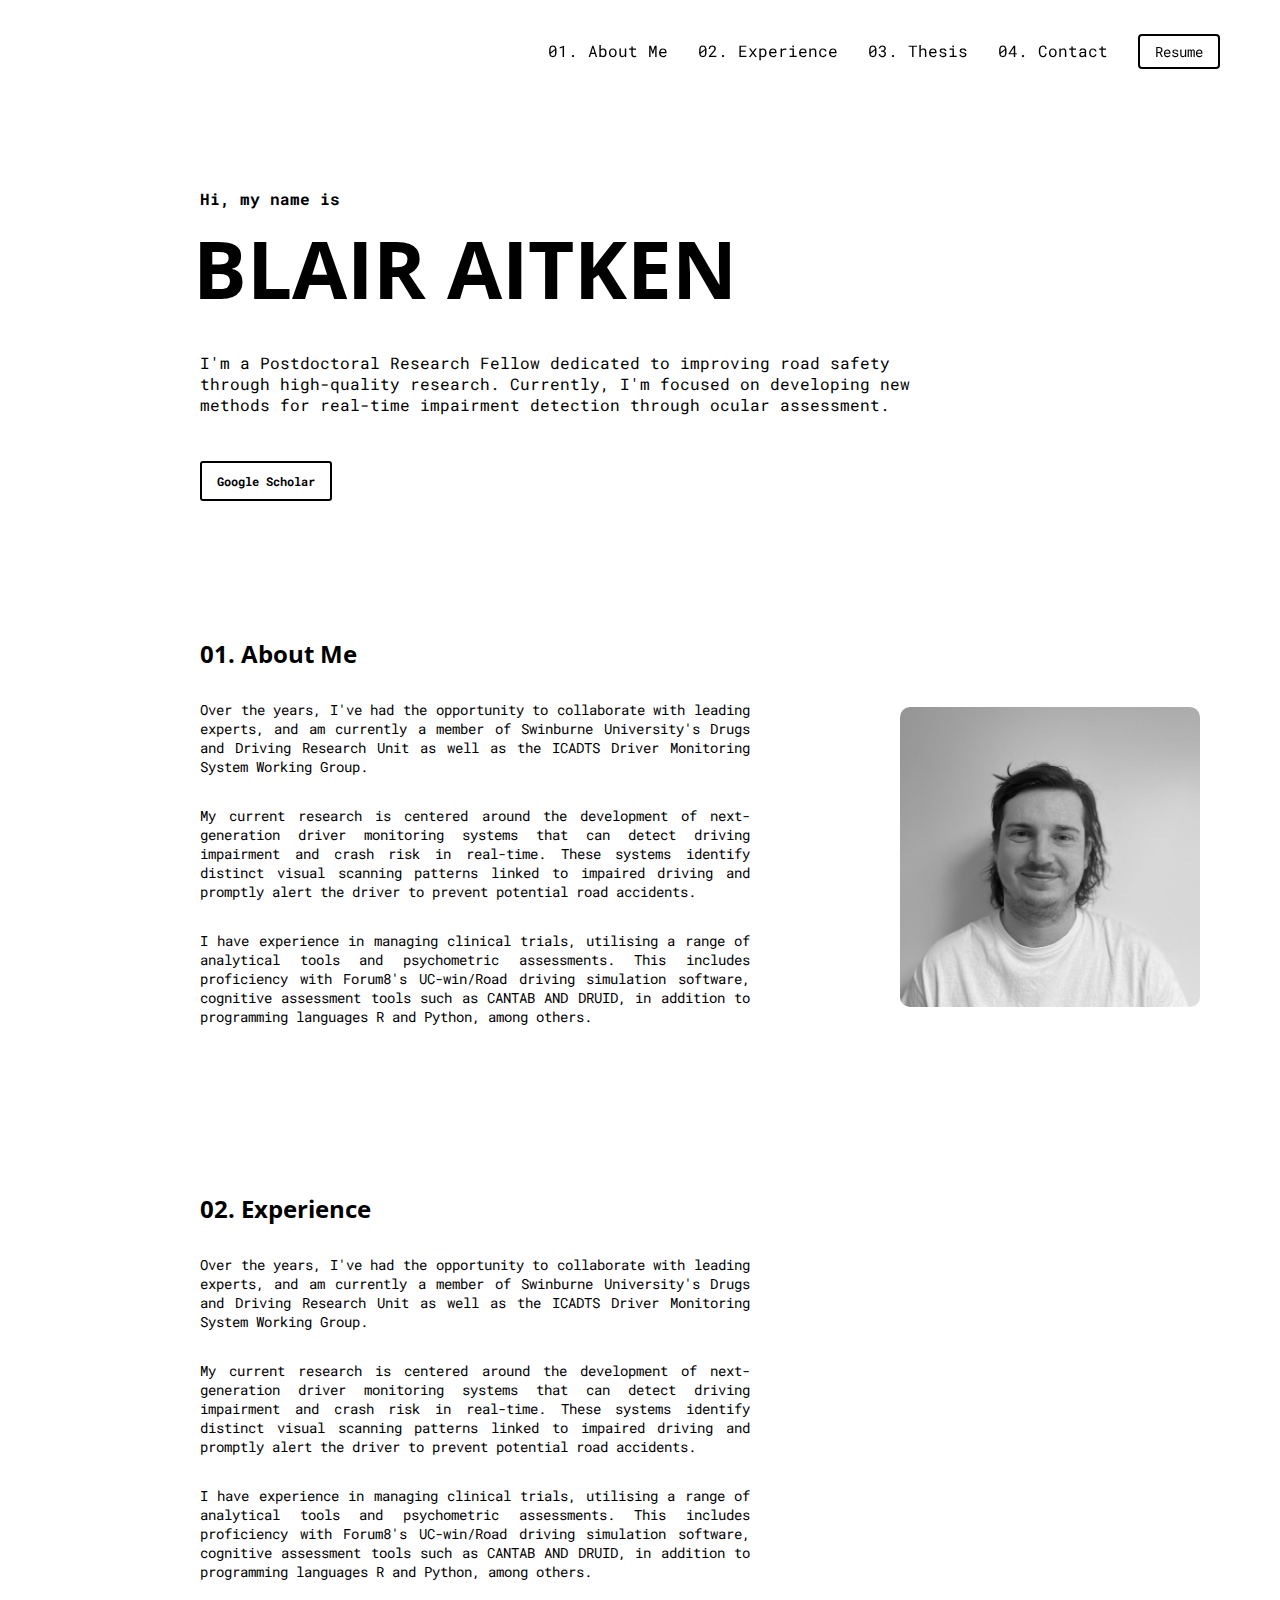
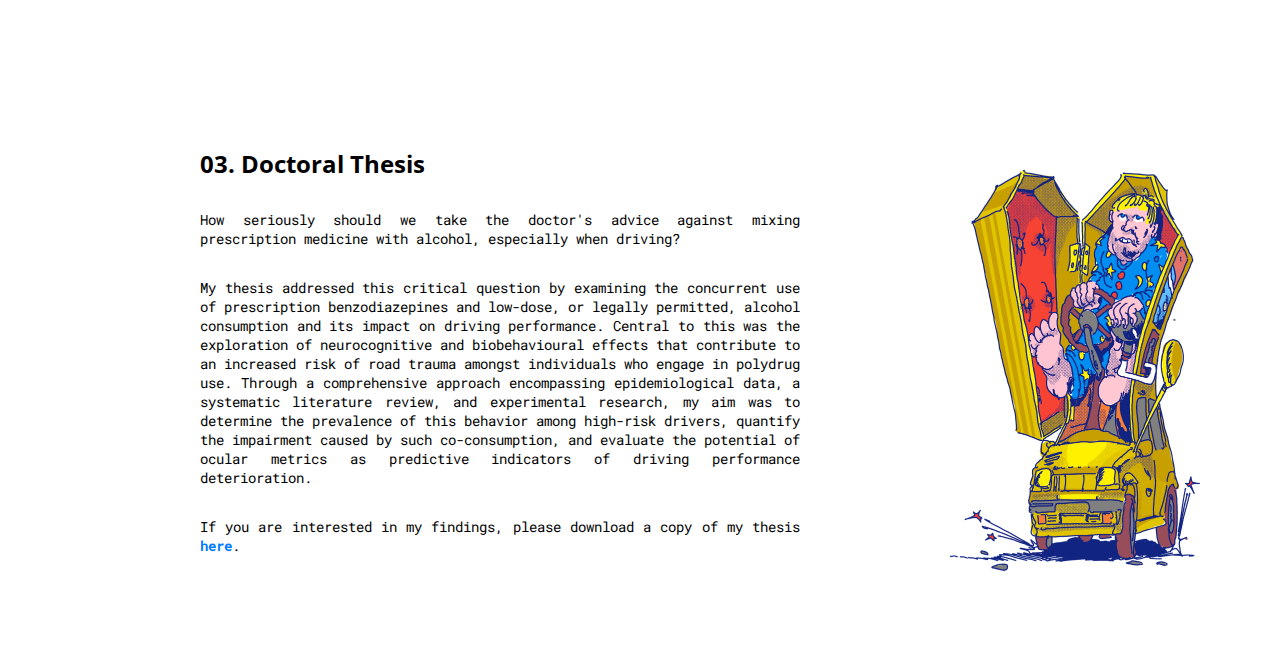
==== commit 5985e245: "Update index.html" ====
--- a/index.html
+++ b/index.html
@@ -46,7 +46,7 @@
           <p>My current research is centered around the development of next-generation driver monitoring systems that can detect driving impairment and crash risk in real-time. These systems identify distinct visual scanning patterns linked to impaired driving and promptly alert the driver to prevent potential road accidents.</p>
           <p>I have experience in managing clinical trials, utilising a range of analytical tools and psychometric assessments. This includes proficiency with Forum8's UC-win/Road driving simulation software, cognitive assessment tools such as CANTAB AND DRUID, in addition to programming languages R and Python, among others.</p>
       </div>
-        <img src="images/me">
+        <img src="images/me.png">
     </div>
   </section>
   
@@ -76,7 +76,7 @@
              of driving performance deterioration.</p>
              <p>If you are interested in my findings, please download a copy of my thesis <a href="thesis.pdf" target="_blank" class="download-link">here</a>.</p>
         </div>
-          <img src="images/thesis">
+          <img src="images/thesis.png">
       </div>
     </section>
 
--- a/style.css
+++ b/style.css
@@ -7,11 +7,8 @@
   overflow-x: hidden;
 }
 
-html, body {
-  overflow-y: hidden; /* This hides the vertical scrollbar */
-}
-
 html {
+  overflow-y: hidden; 
   scroll-behavior: smooth;
 }
 
@@ -173,6 +170,7 @@
 #thesis .container {
   max-width: 1000px; 
   margin-top: 70px;
+  margin-bottom: 70px;
   margin-left: 200px; 
   display: flex;
   justify-content: space-between; 
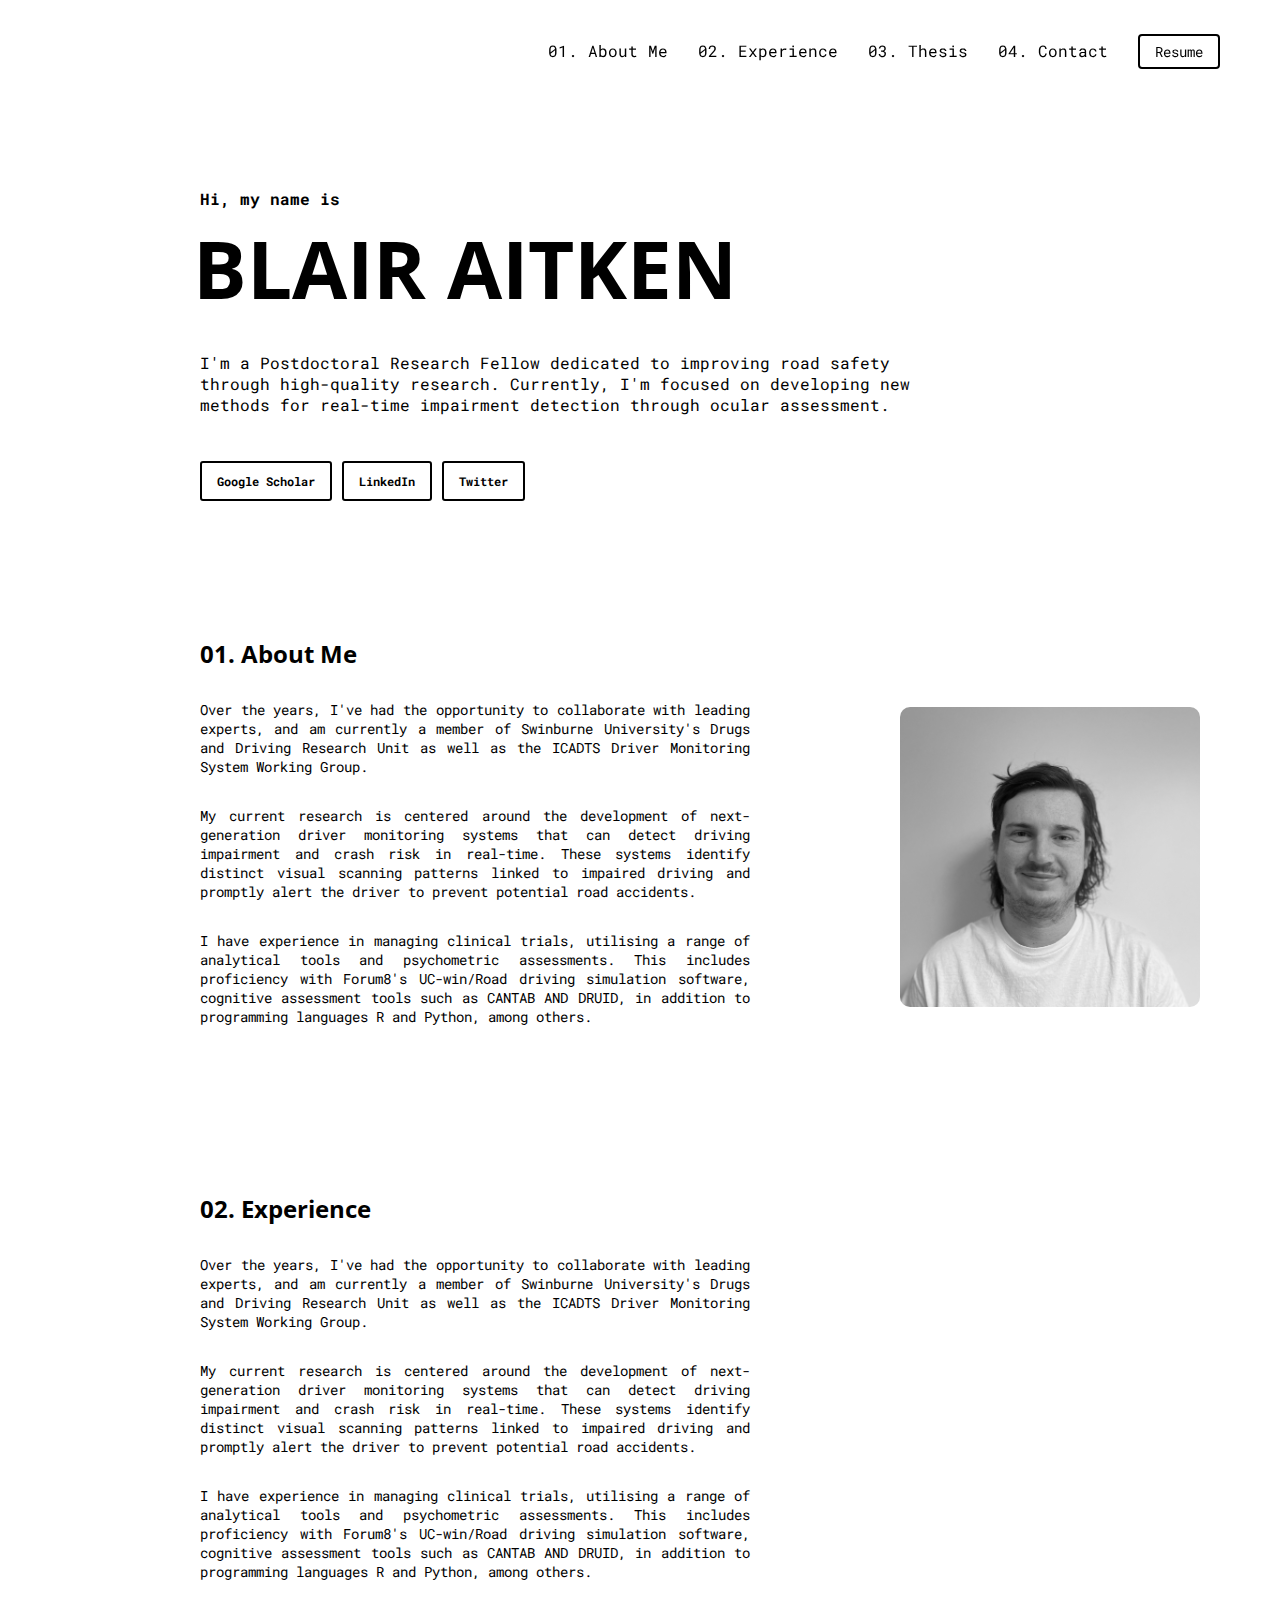
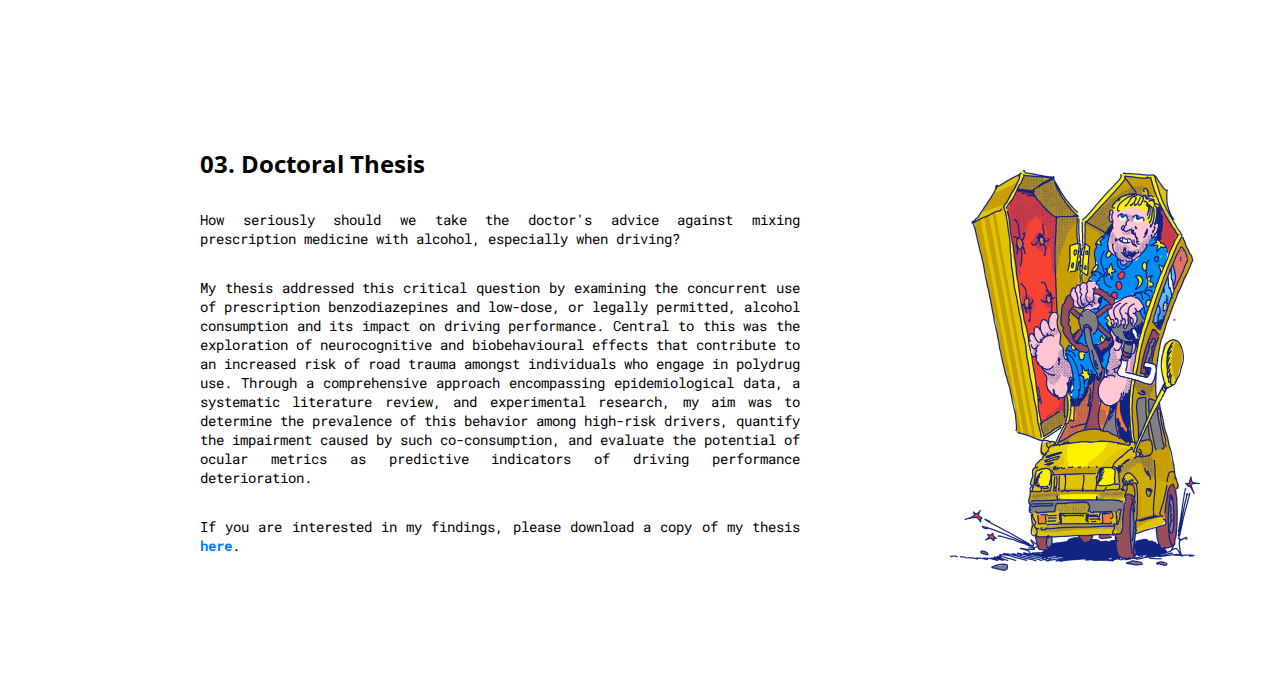
==== commit dcdd96ef: "Update index.html" ====
--- a/index.html
+++ b/index.html
@@ -17,7 +17,7 @@
       <li><a href="#aboutme">01. About Me</a></li>
       <li><a href="#experience">02. Experience</a></li>
       <li><a href="#thesis">03. Thesis</a></li>
-      <li><a href="mailto:baitken@swin.edu.au">04. Contact</a></li>
+      <li><a href="#" onclick="window.location.href='mailto:baitken@swin.edu.au'; return false;">04. Contact</a></li>
       <li><button onclick="window.open('Resume of Blair Aitken.pdf', '_blank')">Resume</button></li>
     </ul>
   </nav>
@@ -31,8 +31,9 @@
       <h2>Hi, my name is</h2>
         <h1>BLAIR AITKEN</h1>
           <p>I'm a Postdoctoral Research Fellow dedicated to improving road safety through high-quality research. Currently, I'm focused on developing new methods for real-time impairment detection through ocular assessment.</p>
-      
-      <button onclick="window.open('https://scholar.google.com.au/citations?user=2VIhOqwAAAAJ&hl=en&oi=ao', '_blank')">Google Scholar</button>
+          <button onclick="window.open('https://scholar.google.com.au/citations?user=2VIhOqwAAAAJ&hl=en&oi=ao', '_blank')">Google Scholar</button>
+          <button onclick="window.open('https://www.linkedin.com/in/blair-aitken-54b9252a4', '_blank')">LinkedIn</button>
+          <button onclick="window.open('https://www.twitter.com/blairaitken_', '_blank')">Twitter</button>
     </div>
   </section>
  
@@ -80,6 +81,12 @@
       </div>
     </section>
 
+    <!-- Blank Section -->
+    <section id="blank">
+      <div class="container">
+      </div>
+    </section>
+
 </main>
 
 <button id="backToTopBtn">Back to Top</button>
--- a/style.css
+++ b/style.css
@@ -170,7 +170,7 @@
 #thesis .container {
   max-width: 1000px; 
   margin-top: 70px;
-  margin-bottom: 70px;
+  margin-bottom: 100px;
   margin-left: 200px; 
   display: flex;
   justify-content: space-between; 
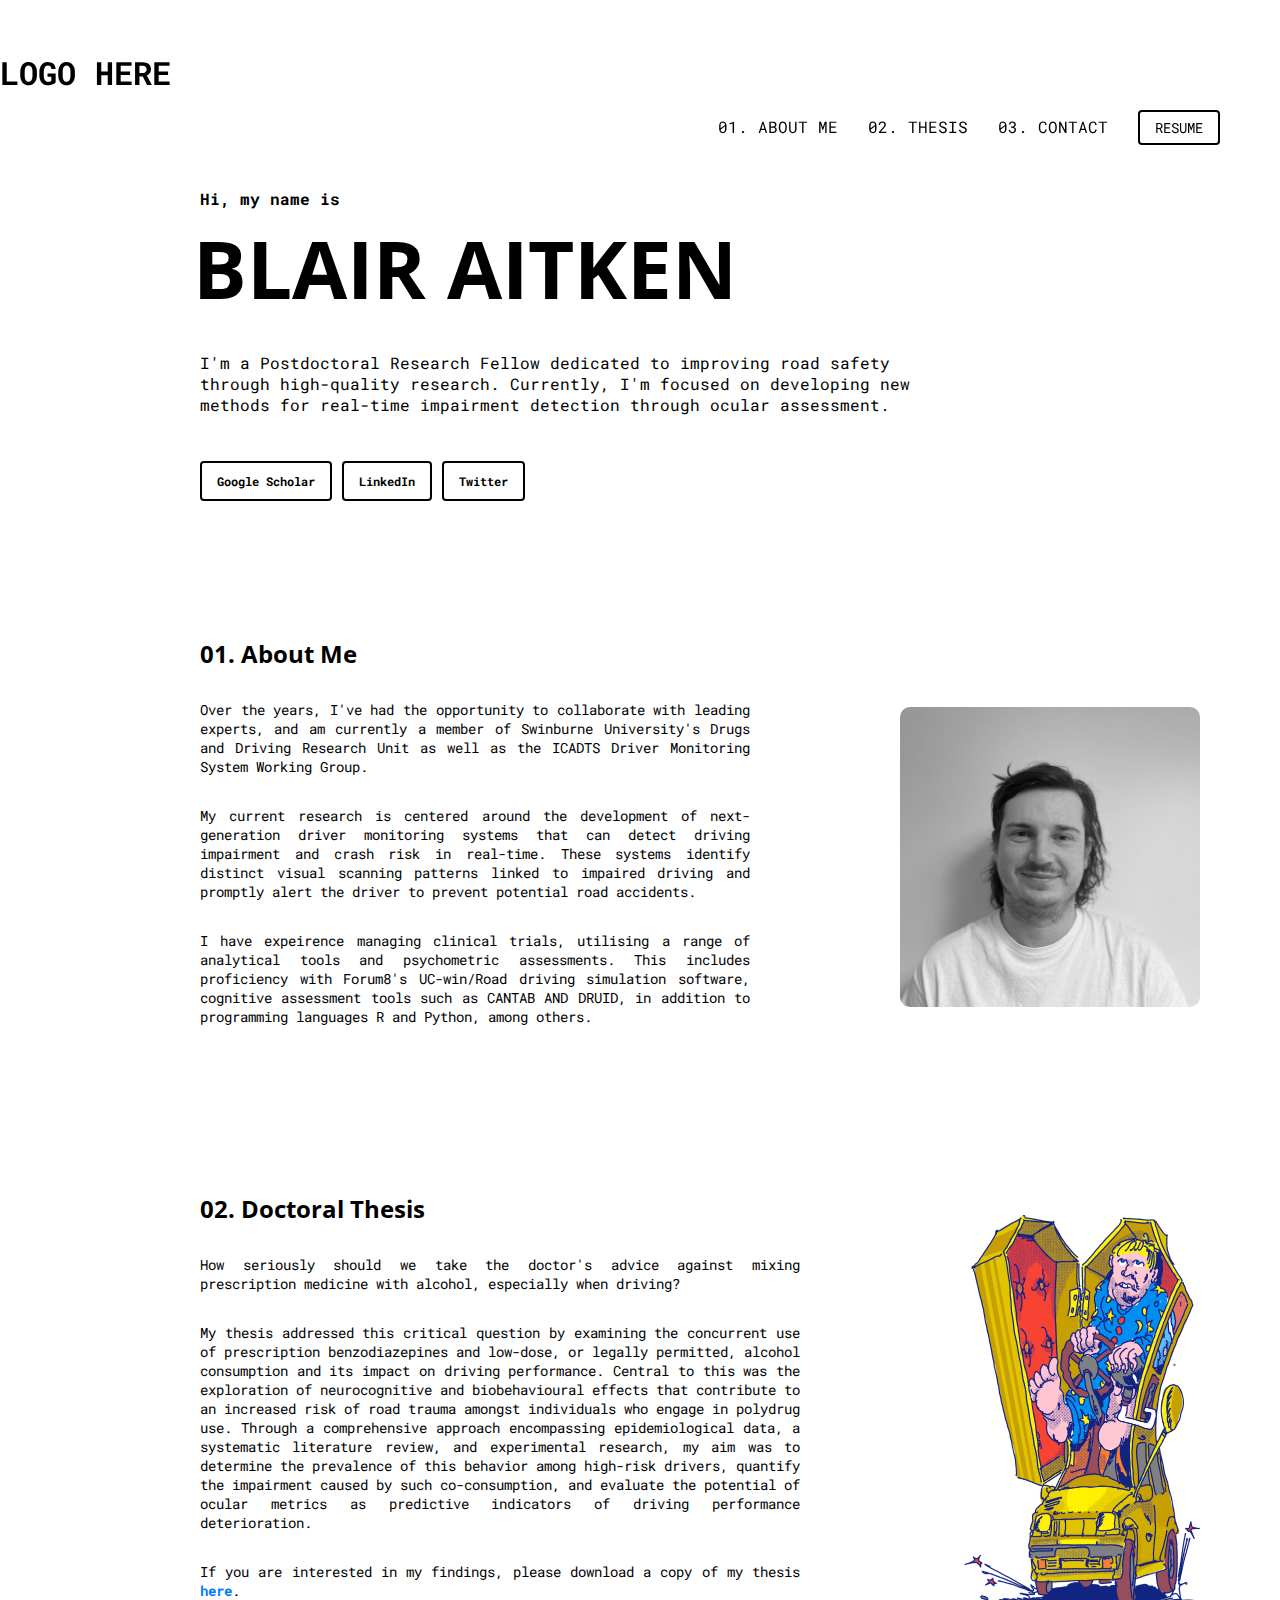
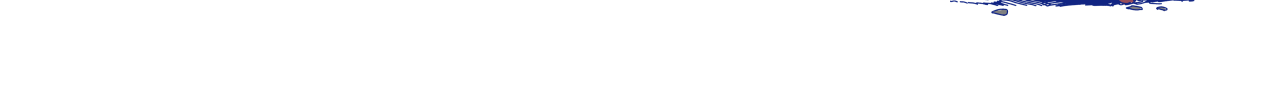
==== commit 9438cc0f: "Update index.html" ====
--- a/index.html
+++ b/index.html
@@ -12,13 +12,13 @@
   
 <!-- Header with Navigation Menu -->
 <header>
+  <h1>LOGO HERE</h1>
   <nav>
     <ul class="menu">
-      <li><a href="#aboutme">01. About Me</a></li>
-      <li><a href="#experience">02. Experience</a></li>
-      <li><a href="#thesis">03. Thesis</a></li>
-      <li><a href="#" onclick="window.location.href='mailto:baitken@swin.edu.au'; return false;">04. Contact</a></li>
-      <li><button onclick="window.open('Resume of Blair Aitken.pdf', '_blank')">Resume</button></li>
+      <li><a href="#aboutme">01. ABOUT ME</a></li>
+      <li><a href="#thesis">02. THESIS</a></li>
+      <li><a href="#" onclick="window.location.href='mailto:baitken@swin.edu.au'; return false;">03. CONTACT</a></li>
+      <li><button onclick="window.open('Resume of Blair Aitken.pdf', '_blank')">RESUME</button></li>
     </ul>
   </nav>
 </header>
@@ -45,22 +45,9 @@
         <h1>01. About Me</h1>
           <p>Over the years, I've had the opportunity to collaborate with leading experts, and am currently a member of Swinburne University's Drugs and Driving Research Unit as well as the ICADTS Driver Monitoring System Working Group.</p>
           <p>My current research is centered around the development of next-generation driver monitoring systems that can detect driving impairment and crash risk in real-time. These systems identify distinct visual scanning patterns linked to impaired driving and promptly alert the driver to prevent potential road accidents.</p>
-          <p>I have experience in managing clinical trials, utilising a range of analytical tools and psychometric assessments. This includes proficiency with Forum8's UC-win/Road driving simulation software, cognitive assessment tools such as CANTAB AND DRUID, in addition to programming languages R and Python, among others.</p>
+          <p>I have expeirence managing clinical trials, utilising a range of analytical tools and psychometric assessments. This includes proficiency with Forum8's UC-win/Road driving simulation software, cognitive assessment tools such as CANTAB AND DRUID, in addition to programming languages R and Python, among others.</p>
       </div>
         <img src="images/me.png">
-    </div>
-  </section>
-  
-
-  <!-- Experience Section -->
-  <section id="experience">
-    <div class="container">
-      <div class="content">
-        <h1>02. Experience</h1>
-          <p>Over the years, I've had the opportunity to collaborate with leading experts, and am currently a member of Swinburne University's Drugs and Driving Research Unit as well as the ICADTS Driver Monitoring System Working Group.</p>
-          <p>My current research is centered around the development of next-generation driver monitoring systems that can detect driving impairment and crash risk in real-time. These systems identify distinct visual scanning patterns linked to impaired driving and promptly alert the driver to prevent potential road accidents.</p>
-          <p>I have experience in managing clinical trials, utilising a range of analytical tools and psychometric assessments. This includes proficiency with Forum8's UC-win/Road driving simulation software, cognitive assessment tools such as CANTAB AND DRUID, in addition to programming languages R and Python, among others.</p>
-      </div>
     </div>
   </section>
 
@@ -68,7 +55,7 @@
     <section id="thesis">
       <div class="container">
         <div class="content">
-          <h1>03. Doctoral Thesis</h1>
+          <h1>02. Doctoral Thesis</h1>
             <p>How seriously should we take the doctor's advice against mixing prescription medicine with alcohol, especially when driving?</p>
             <p>My thesis addressed this critical question by examining the concurrent use of prescription benzodiazepines and low-dose, or legally permitted, alcohol consumption and its impact on driving performance.
              Central to this was the exploration of neurocognitive and biobehavioural effects that contribute to an increased risk of road trauma amongst individuals who engage in polydrug use.
@@ -81,12 +68,6 @@
       </div>
     </section>
 
-    <!-- Blank Section -->
-    <section id="blank">
-      <div class="container">
-      </div>
-    </section>
-
 </main>
 
 <button id="backToTopBtn">Back to Top</button>
--- a/style.css
+++ b/style.css
@@ -1,4 +1,5 @@
 /* Global Styles */
+
 html, body {
   font-family: 'Roboto Mono', monospace;
   background-color: white;
@@ -13,6 +14,7 @@
 }
 
 /* Header and Navigation Menu */
+
 header {
   position: fixed;
   width: 100%;
@@ -54,7 +56,7 @@
   border-radius: 4px;
   font-size: 0.9rem;
   cursor: pointer;
-  transition: background-color 0.3s ease, color 0.3s ease;
+  transition: background-color 0.5s ease, color 0.25s ease;
 }
 
 .menu button:hover {
@@ -92,11 +94,11 @@
   border: 2px solid #000; 
   margin-top: 30px;
   padding: 10px 15px;
-  border-radius: 3px; 
+  border-radius: 4px; 
   font-size: .75rem;
   font-weight: bold;
   cursor: pointer; 
-  transition: background-color 0.3s ease, color 0.3s ease;
+  transition: background-color 0.5s ease, color 0.25s ease;
 }
 
 #home button:hover {
@@ -170,7 +172,6 @@
 #thesis .container {
   max-width: 1000px; 
   margin-top: 70px;
-  margin-bottom: 100px;
   margin-left: 200px; 
   display: flex;
   justify-content: space-between; 
@@ -209,6 +210,18 @@
   text-decoration: underline; /* Adds underline on hover */
 }
 
+/* Blank Section Style */
+
+#thesis .container {
+  max-width: 1000px; 
+  margin-top: 70px;
+  margin-bottom: 70px;
+  margin-left: 200px; 
+  display: flex;
+  justify-content: space-between; 
+  align-items: center;
+}
+
 #aboutme, #experience, #thesis {
   position: relative; 
   top: auto;
@@ -236,7 +249,7 @@
   bottom: 20px;
   right: 30px;
   z-index: 99;
-  font-size: 12px;
+  font-size: 0.8rem;
   border: 2px solid #000;
   background-color: #ffffff;
   color: rgb(0, 0, 0);
@@ -244,7 +257,7 @@
   padding: 6px 15px;
   border-radius:4px;
   display: none;
-  transition: background-color 0.3s ease, color 0.3s ease;
+  transition: background-color 0.5s ease, color 0.25s ease;
 }
 
 #backToTopBtn:hover {
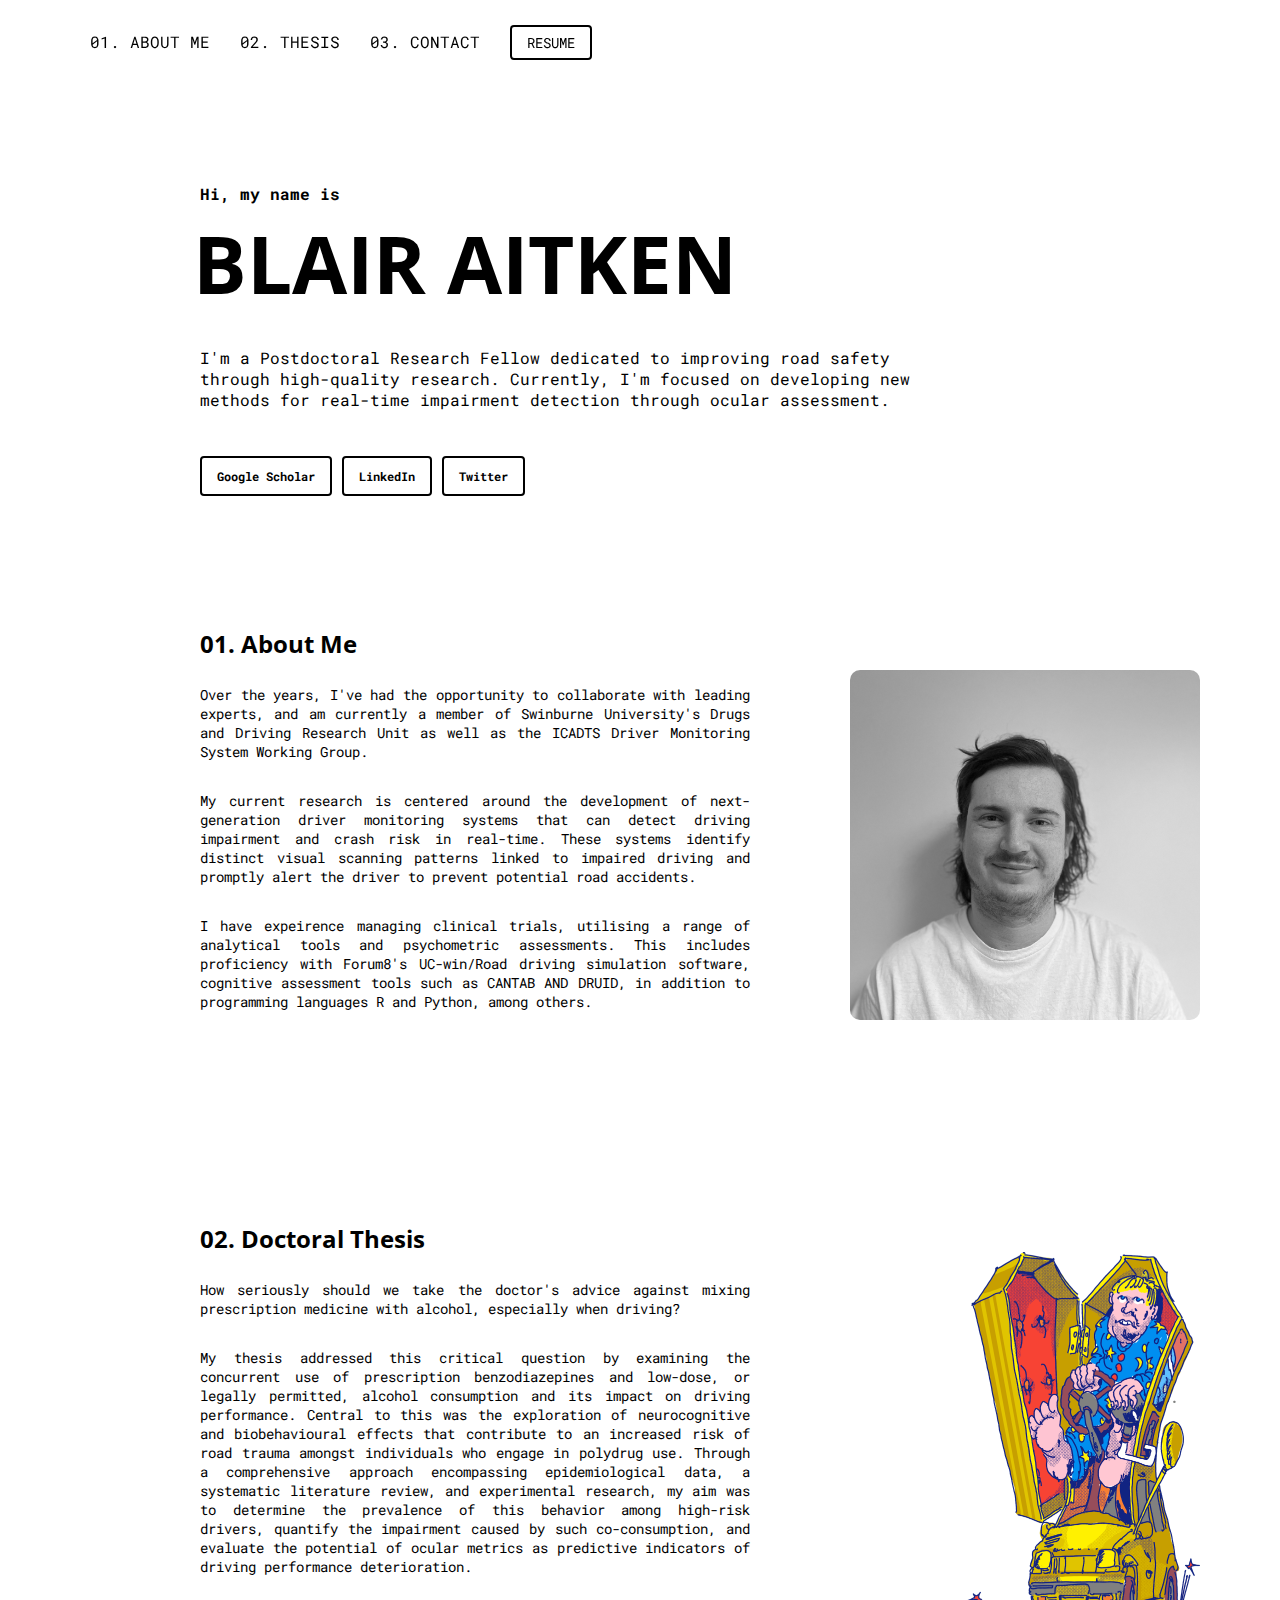
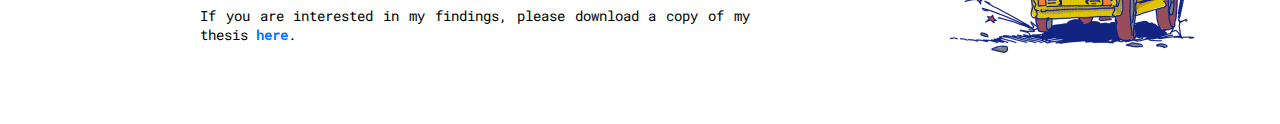
==== commit 729d79fd: "Update index.html" ====
--- a/index.html
+++ b/index.html
@@ -12,7 +12,6 @@
   
 <!-- Header with Navigation Menu -->
 <header>
-  <h1>LOGO HERE</h1>
   <nav>
     <ul class="menu">
       <li><a href="#aboutme">01. ABOUT ME</a></li>
--- a/style.css
+++ b/style.css
@@ -1,3 +1,4 @@
+
 /* Global Styles */
 
 html, body {
@@ -16,16 +17,25 @@
 /* Header and Navigation Menu */
 
 header {
+  display: flex;
+  align-items: center; 
+  justify-content: space-between; 
   position: fixed;
+  top: 0; 
+  left: 0; 
   width: 100%;
-  top: 30px;
   z-index: 1000;
+  padding: 15px 20px;
+}
+
+header h1 {
+ font-size: 1.2rem;
+ padding-left: 2px;
 }
 
 .menu {
   list-style-type: none;
-  margin: 10px;
-  padding: 0;
+  margin-left: auto;
   display: flex;
   justify-content: flex-end;
   padding-right: 50px;
@@ -50,7 +60,7 @@
   font-family: 'Roboto Mono', monospace;
   margin-top: -50px;
   background-color: #ffffff;
-  color: #000;
+  color: #000000;
   border: 2px solid #000;
   padding: 6px 15px;
   border-radius: 4px;
@@ -63,184 +73,6 @@
   background-color: #000000; 
   color: #ffffff; 
   border-color: #000; 
-}
-
-/* Home Section Style */
-
-#home .container {
-  padding-top: 175px;
-  max-width: 750px; 
-  margin-left: 200px; 
-}
-
-#home h2 {
-  margin-bottom: -50px; 
-  font-size: 1rem; 
-  color: #000000; 
-}
-
-#home h1 {
-  margin-left: -7.5px;
-  margin-bottom: 30px; 
-  font-size: 5rem; 
-  font-weight:bolder; 
-  font-family: 'Open Sans', sans-serif;
-}
-
-#home button {
-  font-family: 'Roboto Mono', monospace;
-  background-color: #fff; 
-  color: #000; 
-  border: 2px solid #000; 
-  margin-top: 30px;
-  padding: 10px 15px;
-  border-radius: 4px; 
-  font-size: .75rem;
-  font-weight: bold;
-  cursor: pointer; 
-  transition: background-color 0.5s ease, color 0.25s ease;
-}
-
-#home button:hover {
-  background-color: #000000; 
-  color: #ffffff; 
-  border-color: #000; 
-}
-
-/* About Me Section Style */
-
-#aboutme .container {
-  max-width: 1000px; 
-  margin-top: 70px;
-  margin-left: 200px; 
-  display: flex;
-  justify-content: space-between; 
-  align-items: center;
-}
-
-#aboutme h1 {
-  margin-bottom: 30px;
-  font-size: 1.5rem; 
-  font-weight:bolder; 
-  font-family: 'Open Sans', sans-serif;
-}
-
-#aboutme p {
-  max-width: 550px;
-  margin-bottom: 30px; 
-  font-size: 0.90rem; 
-  color: #000000; 
-  text-align: justify; 
-  text-justify: inter-word; 
-}
-
-#aboutme img {
-  margin-top: 37.5px;
-  width: 30%;
-  border-radius: 10px;
-}
-
-/* Experience Section Style */
-
-#experience .container {
-  max-width: 1000px; 
-  margin-top: 70px;
-  margin-left: 200px; 
-  display: flex;
-  justify-content: space-between; 
-  align-items: center;
-}
-
-#experience h1 {
-  margin-bottom: 30px;
-  font-size: 1.5rem; 
-  font-weight:bolder; 
-  font-family: 'Open Sans', sans-serif;
-}
-
-#experience p {
-  max-width: 550px;
-  margin-bottom: 30px; 
-  font-size: 0.90rem; 
-  color: #000000; 
-  text-align: justify; 
-  text-justify: inter-word; 
-}
-
-/* Thesis Section Style */
-
-#thesis .container {
-  max-width: 1000px; 
-  margin-top: 70px;
-  margin-left: 200px; 
-  display: flex;
-  justify-content: space-between; 
-  align-items: center;
-}
-
-#thesis h1 {
-  margin-bottom: 30px;
-  font-size: 1.5rem; 
-  font-weight:bolder; 
-  font-family: 'Open Sans', sans-serif;
-}
-
-#thesis p {
-  max-width: 600px;
-  margin-bottom: 30px; 
-  font-size: 0.90rem; 
-  color: #000000; 
-  text-align: justify; 
-  text-justify: inter-word; 
-}
-
-#thesis img {
-  margin-top: 25px;
-  width: 25%;
-}
-
-.download-link {
-  color: #007bff; /* Blue color for the link */
-  text-decoration: none; /* Removes underline */
-  font-weight: bold; /* Makes text bold */
-}
-
-.download-link:hover {
-  color: #0056b3; /* Darker blue on hover */
-  text-decoration: underline; /* Adds underline on hover */
-}
-
-/* Blank Section Style */
-
-#thesis .container {
-  max-width: 1000px; 
-  margin-top: 70px;
-  margin-bottom: 70px;
-  margin-left: 200px; 
-  display: flex;
-  justify-content: space-between; 
-  align-items: center;
-}
-
-#aboutme, #experience, #thesis {
-  position: relative; 
-  top: auto;
-  padding-top: 50px; 
-}
-
-@media (max-width: 768px) {
-  .container {
-    padding: 160px 20px;
-  }
-
-  .menu {
-    justify-content: center;
-    padding-right: 0;
-  }
-
-  .menu li {
-    margin: 10px 5px; 
-  }
 }
 
 #backToTopBtn {
@@ -264,3 +96,119 @@
   background-color: #000000;
   color: rgb(255, 255, 255);
 }
+
+/* Home Section Style */
+
+#home .container {
+  padding-top: 170px;
+  max-width: 750px; 
+  margin-left: 200px; 
+}
+
+#home h2 {
+  margin-bottom: -50px; 
+  font-size: 1rem; 
+  color: #000000; 
+}
+
+#home h1 {
+  margin-left: -7.5px;
+  margin-bottom: 30px; 
+  font-size: 5rem; 
+  font-weight:bolder; 
+  font-family: 'Open Sans', sans-serif;
+}
+
+#home button {
+  font-family: 'Roboto Mono', monospace;
+  background-color: #ffffff; 
+  color: #000; 
+  border: 2px solid #000; 
+  margin-top: 30px;
+  padding: 10px 15px;
+  border-radius: 4px; 
+  font-size: .75rem;
+  font-weight: bold;
+  cursor: pointer; 
+  transition: background-color 0.5s ease, color 0.25s ease;
+}
+
+#home button:hover {
+  background-color: #000000; 
+  color: #ffffff; 
+  border-color: #000; 
+}
+
+/* Other Section Styles */
+
+
+#aboutme, #work, #thesis {
+  position: relative; 
+  top: auto;
+  padding-top: 45px; 
+}
+
+#aboutme .container, #work .container, #thesis .container {
+  max-width: 1000px; 
+  margin-top: 70px;
+  margin-bottom: 50px;
+  margin-left: 200px; 
+  display: flex;
+  justify-content: space-between; 
+  align-items: center;
+}
+
+#aboutme h1, #work h1, #thesis h1 {
+  margin-bottom: 25px;
+  font-size: 1.5rem; 
+  font-weight:bolder; 
+  font-family: 'Open Sans', sans-serif;
+}
+
+#aboutme p, #work p, #thesis p {
+  max-width: 550px;
+  margin-bottom: 30px; 
+  font-size: 0.90rem; 
+  color: #000000; 
+  text-align: justify; 
+  text-justify: inter-word; 
+}
+
+/* Image & Video Styles */
+
+#aboutme img {
+  margin-top: 37.5px;
+  width: 35%;
+  border-radius: 10px;
+}
+
+#work img {
+  margin-top: 37.5px;
+  width: 35%;
+  border-radius: 10px;
+}
+
+#thesis img {
+  margin-top: 25px;
+  width: 25%;
+}
+
+video {
+  margin-top: 40px;
+  width: 50%;
+  margin-left: 100px;
+  border-radius: 10px;
+}
+
+/* Other Styles */
+
+.download-link {
+  color: #007bff; /* Blue color for the link */
+  text-decoration: none; /* Removes underline */
+  font-weight: bold; /* Makes text bold */
+}
+
+.download-link:hover {
+  color: #0056b3; /* Darker blue on hover */
+  text-decoration: underline; /* Adds underline on hover */
+}
